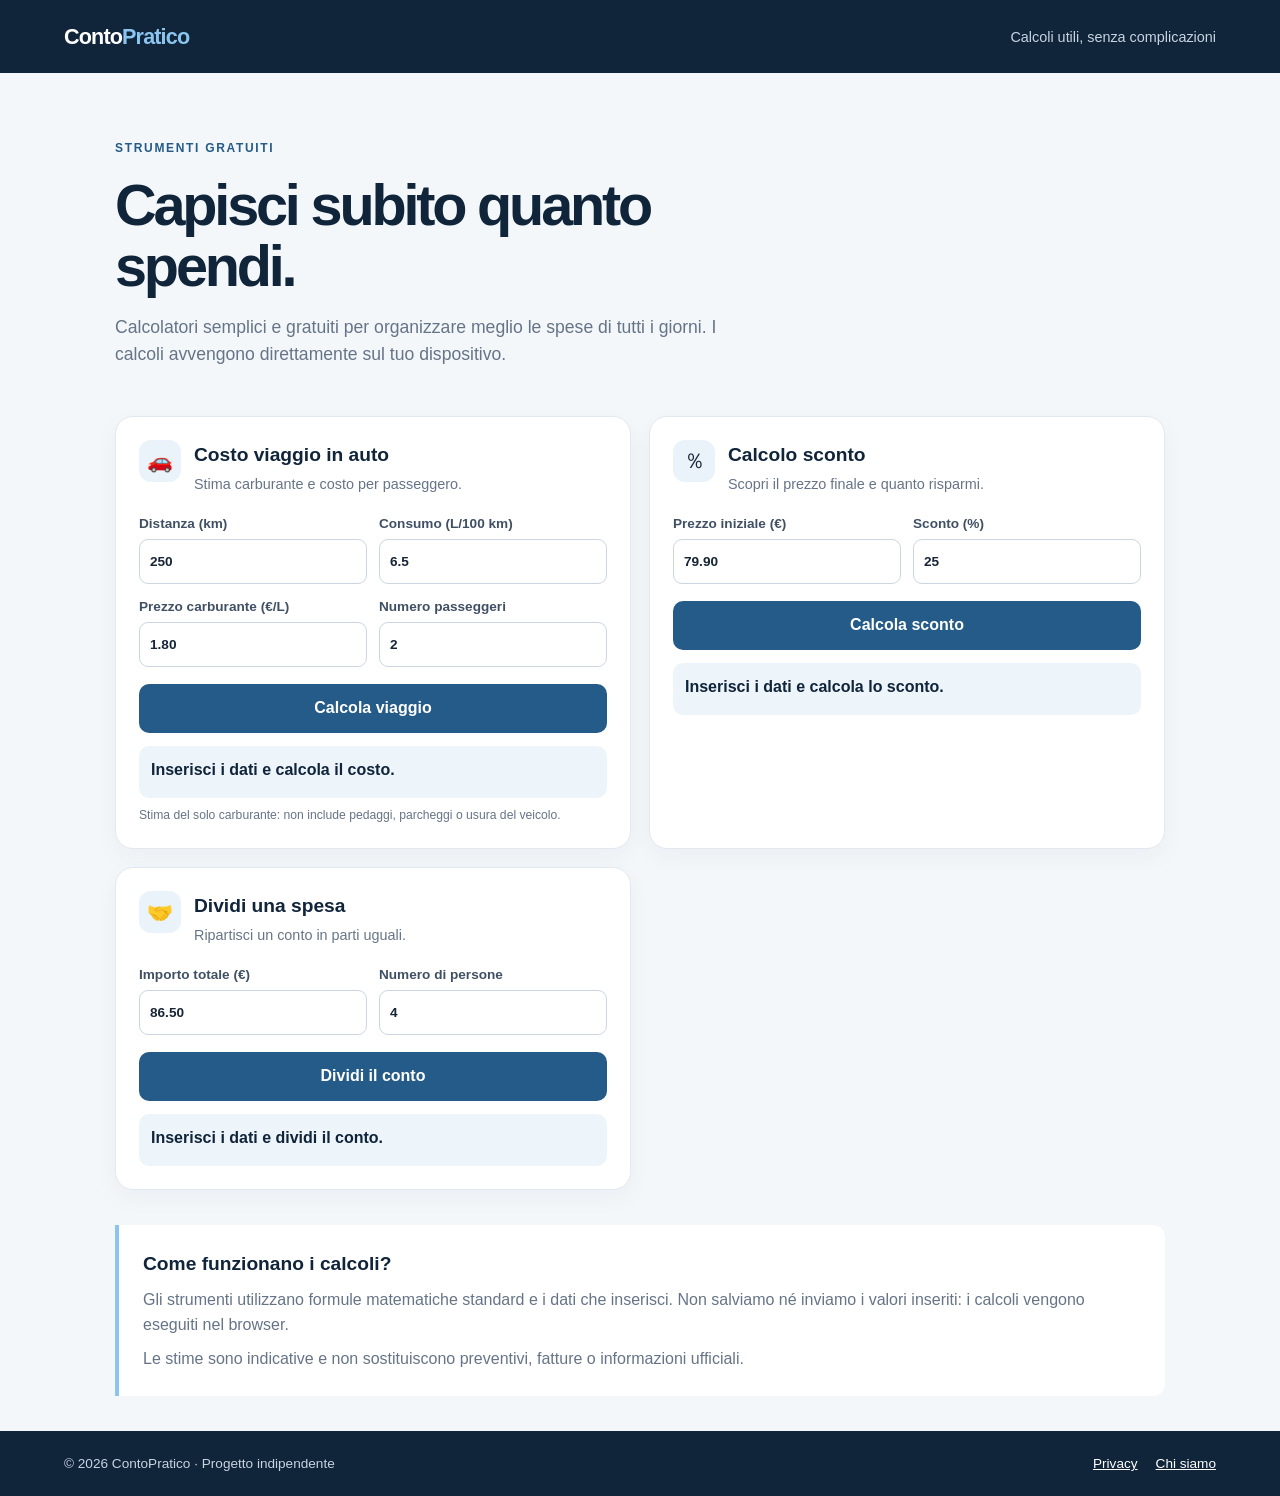
==== index.html @ 844776b7 "Add files via upload" ====
<!doctype html>
<html lang="it">
<head>
  <meta charset="utf-8">
  <meta name="viewport" content="width=device-width, initial-scale=1">
  <meta name="description" content="Strumenti gratuiti per calcolare spese quotidiane: costo di un viaggio in auto, sconti e divisione delle spese.">
  <meta name="theme-color" content="#10243a">
  <title>ContoPratico – Calcoli semplici per le spese quotidiane</title>
  <link rel="stylesheet" href="style.css">
</head>
<body>
  <header class="site-header">
    <a class="brand" href="./">Conto<span>Pratico</span></a>
    <span class="tagline">Calcoli utili, senza complicazioni</span>
  </header>

  <main>
    <section class="hero">
      <p class="eyebrow">STRUMENTI GRATUITI</p>
      <h1>Capisci subito quanto spendi.</h1>
      <p class="intro">Calcolatori semplici e gratuiti per organizzare meglio le spese di tutti i giorni. I calcoli avvengono direttamente sul tuo dispositivo.</p>
    </section>

    <section class="tools-grid" aria-label="Calcolatori">
      <article class="tool-card">
        <div class="tool-heading"><span class="tool-icon">🚗</span><div><h2>Costo viaggio in auto</h2><p>Stima carburante e costo per passeggero.</p></div></div>
        <div class="fields">
          <label> Distanza (km)<input id="distance" type="number" min="0" step="1" value="250"></label>
          <label> Consumo (L/100 km)<input id="consumption" type="number" min="0" step="0.1" value="6.5"></label>
          <label> Prezzo carburante (€/L)<input id="fuelPrice" type="number" min="0" step="0.01" value="1.80"></label>
          <label> Numero passeggeri<input id="people" type="number" min="1" step="1" value="2"></label>
        </div>
        <button id="tripButton" type="button">Calcola viaggio</button>
        <p class="result" id="tripResult" aria-live="polite">Inserisci i dati e calcola il costo.</p>
        <p class="fine-print">Stima del solo carburante: non include pedaggi, parcheggi o usura del veicolo.</p>
      </article>

      <article class="tool-card">
        <div class="tool-heading"><span class="tool-icon">％</span><div><h2>Calcolo sconto</h2><p>Scopri il prezzo finale e quanto risparmi.</p></div></div>
        <div class="fields">
          <label>Prezzo iniziale (€)<input id="originalPrice" type="number" min="0" step="0.01" value="79.90"></label>
          <label>Sconto (%)<input id="discount" type="number" min="0" max="100" step="0.1" value="25"></label>
        </div>
        <button id="discountButton" type="button">Calcola sconto</button>
        <p class="result" id="discountResult" aria-live="polite">Inserisci i dati e calcola lo sconto.</p>
      </article>

      <article class="tool-card">
        <div class="tool-heading"><span class="tool-icon">🤝</span><div><h2>Dividi una spesa</h2><p>Ripartisci un conto in parti uguali.</p></div></div>
        <div class="fields">
          <label>Importo totale (€)<input id="totalBill" type="number" min="0" step="0.01" value="86.50"></label>
          <label>Numero di persone<input id="billPeople" type="number" min="1" step="1" value="4"></label>
        </div>
        <button id="splitButton" type="button">Dividi il conto</button>
        <p class="result" id="splitResult" aria-live="polite">Inserisci i dati e dividi il conto.</p>
      </article>
    </section>

    <section class="about">
      <h2>Come funzionano i calcoli?</h2>
      <p>Gli strumenti utilizzano formule matematiche standard e i dati che inserisci. Non salviamo né inviamo i valori inseriti: i calcoli vengono eseguiti nel browser.</p>
      <p>Le stime sono indicative e non sostituiscono preventivi, fatture o informazioni ufficiali.</p>
    </section>
  </main>

  <footer>
    <p>© <span id="year"></span> ContoPratico · Progetto indipendente</p>
    <nav aria-label="Informazioni"><a href="privacy.html">Privacy</a><a href="about.html">Chi siamo</a></nav>
  </footer>
  <script src="script.js"></script>
</body>
</html>
---- style.css ----
* { box-sizing: border-box; }
:root { color-scheme: light; --navy:#10243a; --blue:#245b88; --ink:#182536; --muted:#667487; --paper:#f4f7fa; --line:#e2e8ef; }
body { margin:0; font-family: -apple-system, BlinkMacSystemFont, "Segoe UI", sans-serif; color:var(--ink); background:var(--paper); line-height:1.55; }
.site-header { display:flex; align-items:center; justify-content:space-between; gap:16px; padding:20px max(5vw,20px); background:var(--navy); color:white; }
.brand { color:white; text-decoration:none; font-weight:800; font-size:1.35rem; letter-spacing:-.04em; }
.brand span { color:#8bc5ef; }
.tagline { color:#c7d4e1; font-size:.9rem; }
main { width:min(1050px, 90%); margin:0 auto; }
.hero { padding:54px 0 30px; max-width:720px; }
.eyebrow { color:var(--blue); font-size:.75rem; font-weight:800; letter-spacing:.14em; }
h1 { color:var(--navy); font-size:clamp(2.1rem, 6vw, 3.6rem); line-height:1.05; letter-spacing:-.055em; margin:.3em 0; }
.intro { color:var(--muted); font-size:1.1rem; max-width:650px; }
.tools-grid { display:grid; grid-template-columns:repeat(2,minmax(0,1fr)); gap:18px; }
.tool-card { background:white; border:1px solid var(--line); border-radius:18px; padding:23px; box-shadow:0 8px 24px #10243a0a; }
.tool-heading { display:flex; gap:13px; align-items:flex-start; margin-bottom:18px; }
.tool-icon { display:grid; place-items:center; width:42px; height:42px; border-radius:12px; background:#eaf3fa; font-size:1.3rem; flex:none; }
h2 { margin:0; color:var(--navy); font-size:1.2rem; }
.tool-heading p { margin:3px 0 0; color:var(--muted); font-size:.9rem; }
.fields { display:grid; grid-template-columns:repeat(2,minmax(0,1fr)); gap:12px; }
label { display:grid; gap:5px; color:#405064; font-size:.85rem; font-weight:650; }
input { width:100%; min-width:0; border:1px solid #ccd6e0; border-radius:9px; padding:11px 10px; font:inherit; color:var(--ink); background:white; }
input:focus { outline:3px solid #c8e3f8; border-color:var(--blue); }
button { width:100%; border:0; border-radius:10px; padding:12px 16px; margin-top:17px; background:var(--blue); color:white; font:inherit; font-weight:750; cursor:pointer; }
button:hover { background:#19486e; }
.result { min-height:52px; padding:12px; border-radius:10px; background:#edf5fb; color:var(--navy); font-weight:750; margin:13px 0 0; }
.fine-print { color:var(--muted); font-size:.76rem; margin:8px 0 0; }
.about { margin:35px 0; padding:24px; border-left:4px solid #8bc5ef; background:white; border-radius:0 12px 12px 0; }
.about p { color:var(--muted); margin:.6em 0 0; }
footer { padding:22px 5vw; background:var(--navy); color:#c7d4e1; display:flex; justify-content:space-between; flex-wrap:wrap; gap:12px; font-size:.85rem; }
footer p { margin:0; }
footer nav { display:flex; gap:18px; }
footer a { color:white; }
@media (max-width:700px) { .tools-grid { grid-template-columns:1fr; } .site-header { align-items:flex-start; flex-direction:column; } .hero { padding-top:38px; } .tool-card { padding:19px; } }
@media (max-width:390px) { .fields { grid-template-columns:1fr; } }
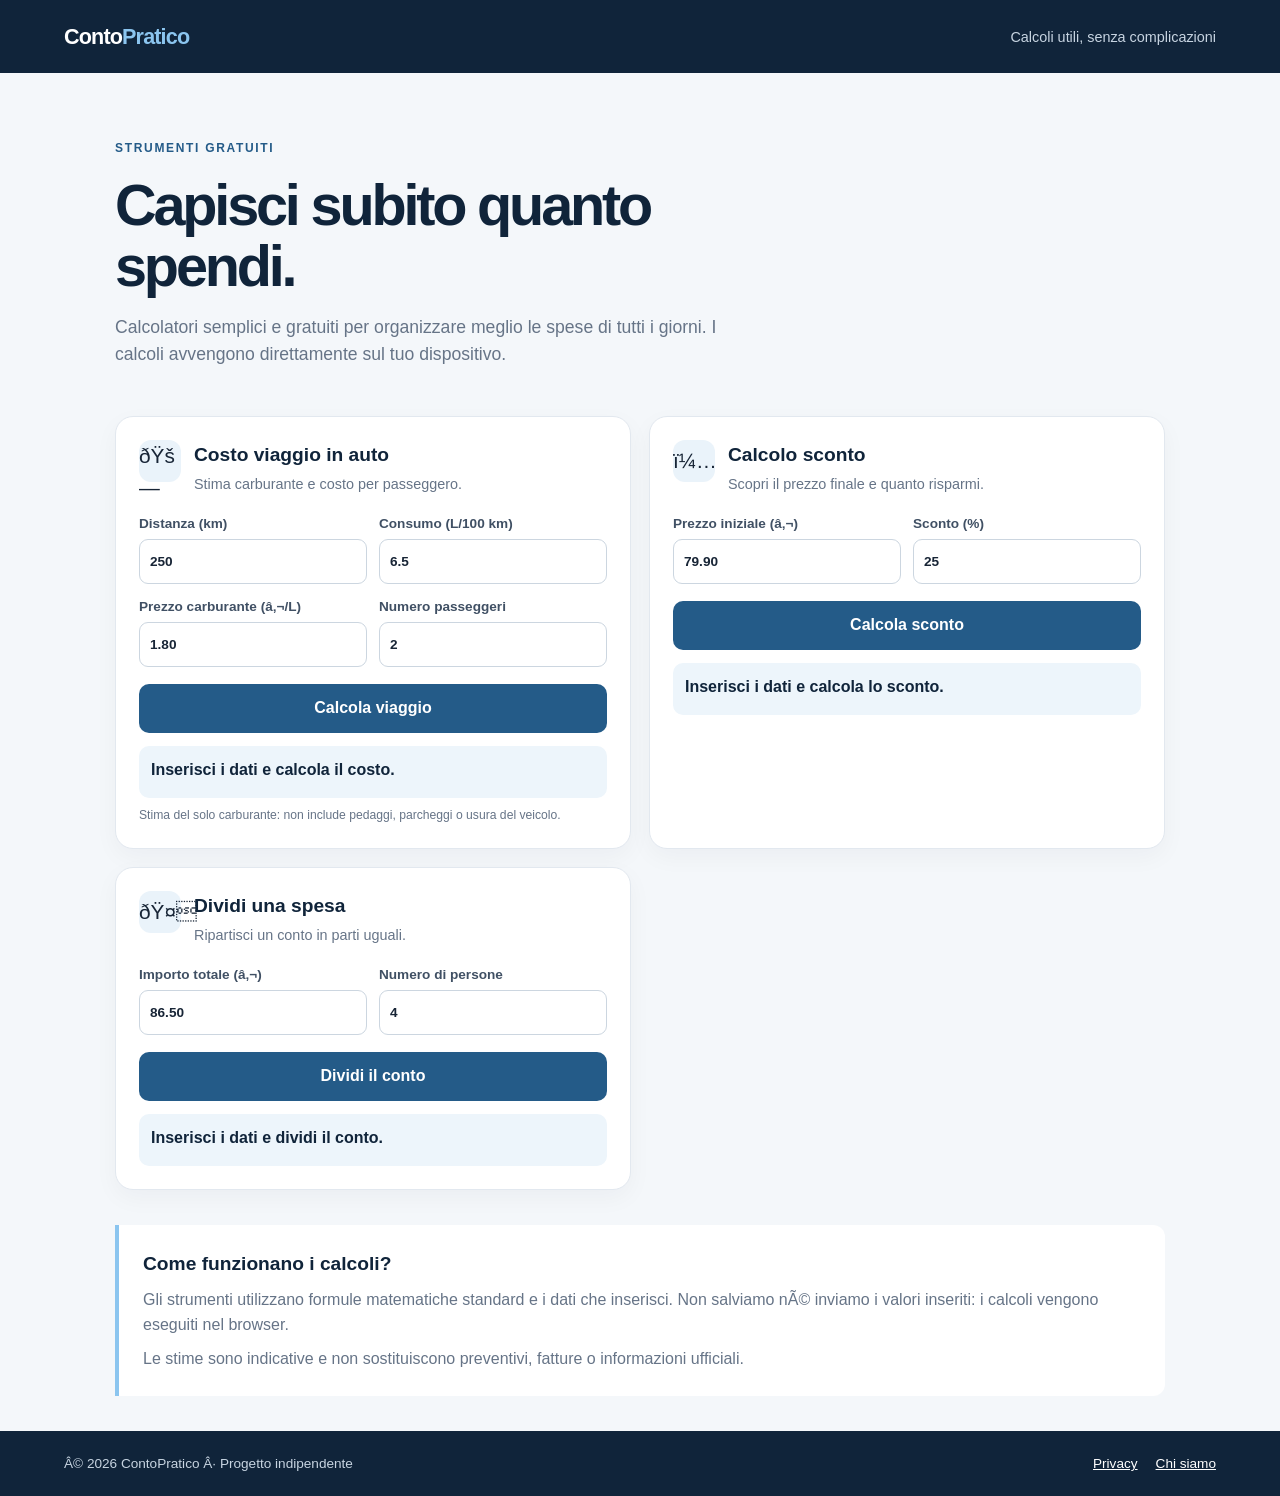
==== commit c4f5745d: "Update index.html" ====
--- a/index.html
+++ b/index.html
@@ -1,13 +1,15 @@
 <!doctype html>
 <html lang="it">
 <head>
-  <meta charset="utf-8">
-  <meta name="viewport" content="width=device-width, initial-scale=1">
+  <meta name="description" content="ContoPratico offre calcolatori online gratuiti per risparmiare tempo e gestire le spese: sconti, viaggi, divisione dei costi e molto altro.">
+  <meta name="google-site-verification" content="FpBH-2qIkfQdgtIEtui8uoPFaWHF50-P1r3LG302mJ0" />
+  <meta charset="utf <meta name="viewport" content="width=device-width, initial-scale=1">
   <meta name="description" content="Strumenti gratuiti per calcolare spese quotidiane: costo di un viaggio in auto, sconti e divisione delle spese.">
   <meta name="theme-color" content="#10243a">
-  <title>ContoPratico – Calcoli semplici per le spese quotidiane</title>
+  <title>ContoPratico – Calcolatori gratuiti e strumenti online</title>
   <link rel="stylesheet" href="style.css">
 </head>
+  
 <body>
   <header class="site-header">
     <a class="brand" href="./">Conto<span>Pratico</span></a>
